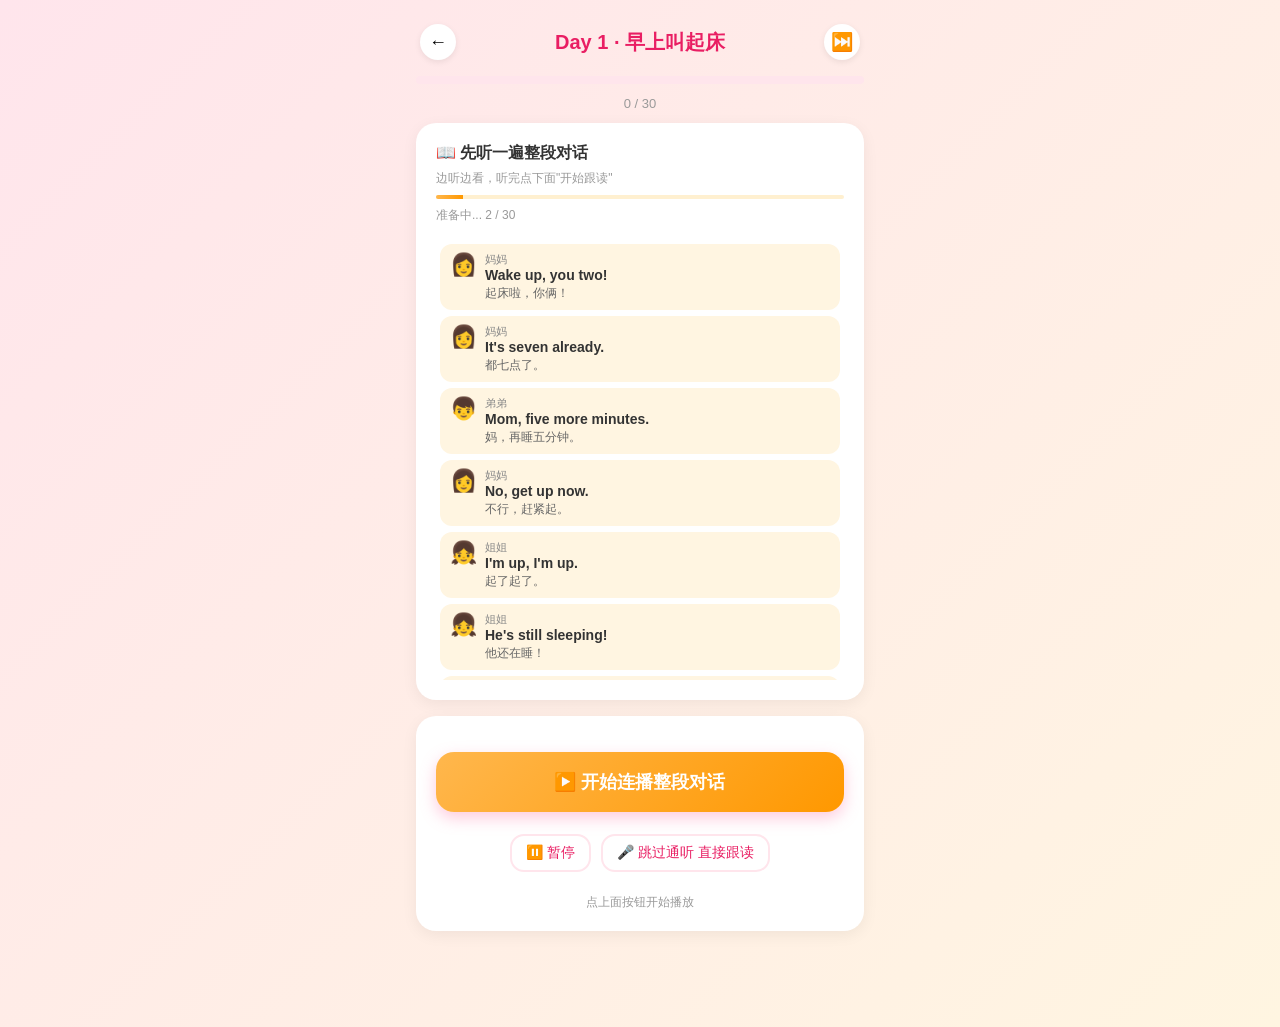
==== pages/daily.html @ a2a4e3c7 "feat: switch tts to openai 4o" ====
<!DOCTYPE html>
<html lang="zh-CN">
<head>
<meta charset="UTF-8">
<meta name="viewport" content="width=device-width, initial-scale=1, maximum-scale=1, user-scalable=no">
<title>今日打卡</title>
<link rel="stylesheet" href="../css/style.css">
<style>
  /* 完整对话脚本区域 */
  .dialog-list { max-height: 50vh; overflow-y: auto; padding: 8px 4px; }
  .dialog-line {
    display: flex; gap: 8px; padding: 8px 10px; margin: 6px 0;
    border-radius: 12px; background: #FFF5E1;
    transition: background .2s;
  }
  .dialog-line.playing { background: linear-gradient(135deg, #FFE082, #FFCA28); }
  .dialog-line.done    { opacity: .55; }
  .dialog-line.skipped { opacity: .35; background: #F0F0F0; }
  .dialog-line .role-icon { font-size: 22px; }
  .dialog-line .role-body { flex: 1; }
  .dialog-line .role-name { font-size: 11px; color: #888; }
  .dialog-line .role-en   { font-size: 14px; font-weight: 600; color: #333; }
  .dialog-line .role-zh   { font-size: 12px; color: #666; margin-top: 2px; }
  .listen-ctrl {
    display: flex; gap: 10px; align-items: center; justify-content: center;
    flex-wrap: wrap; padding: 6px 0;
  }
  .listen-ctrl .sub-btn { width: auto; padding: 8px 14px; }
  /* 预下载进度条 */
  .prefetch-bar {
    height: 4px; background: #FFF0D0; border-radius: 2px; overflow: hidden;
    margin: 8px 0;
  }
  .prefetch-bar .fill {
    height: 100%; background: linear-gradient(90deg,#FFB74D,#FF9800);
    width: 0%; transition: width .3s;
  }
  /* 录音中的红点呼吸动画 */
  .mic-btn.recording {
    background: #E53935 !important;
    animation: micPulse 1.2s ease-in-out infinite;
  }
  @keyframes micPulse {
    0%,100% { box-shadow: 0 0 0 0 rgba(229,57,53,0.6); }
    50%     { box-shadow: 0 0 0 12px rgba(229,57,53,0); }
  }
  .mic-btn.uploading { background: #FFA726 !important; }
  .mic-btn.uploading::after {
    content: ''; display: inline-block; width: 12px; height: 12px;
    border: 2px solid white; border-top-color: transparent;
    border-radius: 50%; animation: spin 0.8s linear infinite;
    margin-left: 6px; vertical-align: middle;
  }
  @keyframes spin { to { transform: rotate(360deg); } }
  /* 评分卡里的回放按钮 */
  .replay-row {
    display: flex; gap: 10px; justify-content: center; margin-top: 8px;
    flex-wrap: wrap;
  }
  .replay-row button {
    background: #FFF; border: 1px solid #FFB74D; color: #E65100;
    padding: 6px 14px; border-radius: 18px; font-size: 13px;
    cursor: pointer;
  }
  .replay-row button:active { background: #FFE0B2; }
</style>
</head>
<body>
<div class="wrap">
  <div class="top">
    <button class="icon-btn" onclick="location.href='../index.html'">←</button>
    <h1 id="title">Day 1</h1>
    <button class="icon-btn" onclick="skipOne()" title="跳过这一句">⏭️</button>
  </div>

  <div class="progress"><div id="progBar" style="width:0%"></div></div>
  <div style="text-align:center;font-size:13px;color:#999;margin-bottom:12px;">
    <span id="progText">0 / 0</span>
  </div>

  <!-- ============ 阶段一：通听整段对话 ============ -->
  <div id="listenPhase">
    <div class="card">
      <div style="font-weight:700;margin-bottom:6px;">📖 先听一遍整段对话</div>
      <div class="tiny" style="color:#999;margin-bottom:4px;">边听边看，听完点下面"开始跟读"</div>
      <div class="prefetch-bar"><div class="fill" id="prefetchFill"></div></div>
      <div class="tiny" id="prefetchText" style="color:#999;margin-bottom:6px;">准备中... 0 / 30</div>
      <div id="dialogList" class="dialog-list"></div>
    </div>
    <div class="card">
      <button class="big-btn" id="playAllBtn" onclick="playAll()" style="background:linear-gradient(135deg,#FFB74D,#FF9800);color:white;">▶️ 开始连播整段对话</button>
      <div class="listen-ctrl" style="margin-top:10px;">
        <button class="sub-btn" onclick="stopAll()">⏸️ 暂停</button>
        <button class="sub-btn" onclick="startPractice()">🎤 跳过通听 直接跟读</button>
      </div>
      <div class="tiny" id="listenStatus" style="text-align:center;color:#999;margin-top:8px;">点上面按钮开始播放</div>
    </div>
  </div>

  <!-- ============ 阶段二：逐句跟读 ============ -->
  <div id="practicePhase" style="display:none;">
    <div class="step-row">
      <div class="step" id="step1"><div class="dot">1</div>听</div>
      <div class="step" id="step2"><div class="dot">2</div>看</div>
      <div class="step" id="step3"><div class="dot">3</div>说</div>
      <div class="step" id="step4"><div class="dot">4</div>过</div>
    </div>

    <div class="card">
      <div id="speakerTag" class="speaker-tag">🎬</div>
      <div class="sentence-en" id="senEn">Loading...</div>
      <div class="sentence-zh hidden" id="senZh" onclick="revealZh()"></div>

      <div style="text-align:center;margin-top:8px;">
        <button class="sub-btn" style="display:inline-block;width:auto;padding:8px 16px;" onclick="playSentence()">🔊 再听一次</button>
      </div>

      <button class="mic-btn" id="micBtn" onclick="onMic()">🎤</button>
      <div class="mic-hint" id="micHint">点麦克风开始跟读</div>

      <div id="resultBox"></div>
    </div>

    <div class="card" style="text-align:center;">
      <div style="font-size:13px;color:#666;margin-bottom:8px;">说错了？</div>
      <button class="sub-btn" onclick="onMic()">🎤 再试一次</button>
      <div class="tiny" id="tryCount"></div>
    </div>
  </div>
</div>

<script src="../js/core.js?v=20260522-openai-tts4"></script>
<script src="../data/daily-life.js?v=20260522-openai-tts4"></script>
<script>
const TOTAL_DAYS = DAILY_LIFE.days.length;
const chosen = localStorage.getItem('chosen_day');
const dayId = chosen ? parseInt(chosen) : DE.Tracking.currentDayId(TOTAL_DAYS);
localStorage.removeItem('chosen_day');
const day = DAILY_LIFE.days.find(d => d.id === dayId) || DAILY_LIFE.days[0];
const sentences = day.sentences;
let curIdx = 0;
let tryNum = 0;
const MAX_TRY = 3;
const PASS_SCORE = 70;       // Whisper 比浏览器识别准；阈值微调
const MIN_LEN_RATIO = 0.6;
const RECORD_MAX_MS = 4000;  // 录音最长 4 秒，超时自动停

document.getElementById('title').textContent = `Day ${day.id} · ${day.theme}`;

// ============ 通用工具 ============
function getVoice(speaker) {
  return (DAILY_LIFE.defaultSpeakers || {})[speaker] || 'shimmer';
}
function getEmotion(type) {
  return (DAILY_LIFE.emotionMap || {})[type] || 'Speak naturally like a real person in daily life. ';
}
function getInstructions(speaker, type) {
  return ((DAILY_LIFE.speakerHints || {})[speaker] || '') + getEmotion(type);
}
function speakerIcon(sp) {
  return ({ mom:'👩', kid:'🧒', dad:'👨', teacher:'👩‍🏫', doctor:'🧑‍⚕️', grandma:'👵', grandpa:'👴', sister:'👧', brother:'👦', classmate:'🧒' })[sp] || '🎬';
}
function speakerName(sp) {
  return ({ mom:'妈妈', kid:'小朋友', dad:'爸爸', teacher:'老师', doctor:'医生', grandma:'奶奶', grandpa:'爷爷', sister:'姐姐', brother:'弟弟', classmate:'同学' })[sp] || '说话人';
}

// ============ 阶段一：通听整段 ============
function renderDialogList() {
  const wrap = document.getElementById('dialogList');
  wrap.innerHTML = '';
  sentences.forEach((s, i) => {
    const row = document.createElement('div');
    row.className = 'dialog-line';
    row.id = 'dl_' + i;
    row.onclick = () => playOneInList(i);
    row.innerHTML = `
      <div class="role-icon">${speakerIcon(s.speaker)}</div>
      <div class="role-body">
        <div class="role-name">${speakerName(s.speaker)}</div>
        <div class="role-en">${s.en}</div>
        <div class="role-zh">${s.zh}</div>
      </div>`;
    wrap.appendChild(row);
  });
}

function markListenRow(i, cls) {
  document.querySelectorAll('.dialog-line').forEach(r => r.classList.remove('playing'));
  const row = document.getElementById('dl_' + i);
  if (!row) return;
  if (cls === 'playing') row.classList.add('playing');
  if (cls === 'done')    row.classList.add('done');
  if (cls === 'skipped') row.classList.add('skipped');
  row.scrollIntoView({ behavior: 'smooth', block: 'center' });
}

async function playOneInList(i) {
  if (DE.TTS.playing) return;
  await DE.TTS.unlock();
  markListenRow(i, 'playing');
  try { await DE.TTS.playOne(sentences[i]); }
  catch (e) { console.warn('playOne err', e.message); }
  markListenRow(i, 'done');
}

async function playAll() {
  if (DE.TTS.playing) return;
  await DE.TTS.unlock();
  await DE.Ambience.start(sceneKind(day));
  const status = document.getElementById('listenStatus');
  status.textContent = '🔊 正在连播...';
  document.getElementById('playAllBtn').disabled = true;
  await DE.TTS.playAll(
    sentences,
    (i, state) => markListenRow(i, state),
    () => {
      document.getElementById('playAllBtn').disabled = false;
      status.innerHTML = '✅ 整段播完了！点 <b>🎤 跳过通听 直接跟读</b> 进入练习';
    }
  );
}

function stopAll() {
  DE.TTS.stop();
  DE.Ambience.stop();
  document.getElementById('playAllBtn').disabled = false;
  document.getElementById('listenStatus').textContent = '⏸️ 已暂停';
}

function startPractice() {
  stopAll();
  document.getElementById('listenPhase').style.display = 'none';
  document.getElementById('practicePhase').style.display = '';
  if (!DE.Recorder.isSupported()) {
    showMicWarning();
  }
  loadCurrent();
}

function sceneKind(d) {
  const text = `${d.theme || ''} ${d.desc || ''}`.toLowerCase();
  if (text.includes('雨') || text.includes('rain')) return 'rain';
  if (text.includes('厨房') || text.includes('晚饭') || text.includes('早餐') || text.includes('kitchen')) return 'kitchen';
  if (text.includes('超市') || text.includes('market') || text.includes('买东西')) return 'market';
  if (text.includes('公园') || text.includes('park')) return 'park';
  if (text.includes('睡') || text.includes('夜') || text.includes('bed')) return 'night';
  return 'home';
}

function showMicWarning() {
  const hint = document.getElementById('micHint');
  hint.innerHTML = '⚠️ 此设备无法录音，跟读会自动通过<br><span class="tiny">需要 iOS 14.3+ / 新版 Chrome</span>';
}

// ============ 后台预下载整段音频 ============
async function prefetchAll() {
  const fill = document.getElementById('prefetchFill');
  const text = document.getElementById('prefetchText');
  try {
    await DE.TTS.prefetchAll(sentences, (done, total) => {
      fill.style.width = (done / total * 100) + '%';
      if (done < total) {
        text.textContent = `准备中... ${done} / ${total}`;
      } else {
        text.textContent = `✅ 全部 ${total} 句已就绪，马上连播`;
        // 准备完成自动开始连播
        if (!DE.TTS.playing && !window._autoPlayed) {
          window._autoPlayed = true;
          setTimeout(() => {
            // 还在 listen 模式才自动播
            if (document.getElementById('listenPhase').style.display !== 'none') {
              playAll();
            }
          }, 300);
        }
      }
    });
  } catch (e) {
    text.textContent = '⚠️ 预下载失败（可仍点连播，会按需下载）';
  }
}

// ============ 阶段二：逐句跟读 ============
function setStep(n) {
  for (let i = 1; i <= 4; i++) {
    const el = document.getElementById('step' + i);
    el.classList.remove('active', 'done');
    if (i < n) el.classList.add('done');
    if (i === n) el.classList.add('active');
  }
}

function updateProgress() {
  document.getElementById('progBar').style.width = (curIdx / sentences.length * 100) + '%';
  document.getElementById('progText').textContent = `${curIdx} / ${sentences.length}`;
}

async function loadCurrent() {
  if (curIdx >= sentences.length) return finishDay();
  const s = sentences[curIdx];
  tryNum = 0;
  document.getElementById('speakerTag').textContent = speakerIcon(s.speaker) + ' ' + speakerName(s.speaker);
  document.getElementById('senEn').textContent = s.en;
  const zh = document.getElementById('senZh');
  zh.textContent = s.zh;
  zh.classList.add('hidden');
  document.getElementById('resultBox').innerHTML = '';
  document.getElementById('tryCount').textContent = '';
  setMicUI('idle');
  setStep(1);
  updateProgress();
  await playSentence();
  setStep(2);
}

async function playSentence() {
  await DE.TTS.unlock();
  try { await DE.TTS.playOne(sentences[curIdx]); }
  catch (e) { console.warn('playSentence err', e.message); }
}

function revealZh() {
  document.getElementById('senZh').classList.remove('hidden');
  setStep(3);
}

// mic 按钮状态机：idle → recording → uploading → idle
let _recording = false;
let _recordTimer = null;

function setMicUI(state) {
  const btn = document.getElementById('micBtn');
  const hint = document.getElementById('micHint');
  btn.classList.remove('recording', 'uploading', 'listening');
  switch (state) {
    case 'recording':
      btn.classList.add('recording');
      btn.textContent = '⏹️';
      hint.textContent = '🔴 录音中... 再点一下停（4 秒自动停）';
      break;
    case 'uploading':
      btn.classList.add('uploading');
      btn.textContent = '🎤';
      hint.textContent = '⏳ 正在判分...';
      break;
    default:
      btn.textContent = '🎤';
      hint.textContent = '点麦克风开始跟读';
  }
}

async function onMic() {
  // 无录音支持时直接通过
  if (!DE.Recorder.isSupported()) {
    DE.Tracking.markDone(day.id, curIdx);
    setStep(4);
    setTimeout(next, 600);
    return;
  }

  // 第二次点：停止录音
  if (_recording) return stopRec();

  // 第一次点：开始录音
  await DE.TTS.unlock();   // 顺便解锁 audio，回放需要
  document.getElementById('senZh').classList.remove('hidden');
  setStep(3);
  document.getElementById('resultBox').innerHTML = '';
  try {
    await DE.Recorder.start();
  } catch (e) {
    showMicError(e.message);
    return;
  }
  _recording = true;
  setMicUI('recording');
  if (_recordTimer) clearTimeout(_recordTimer);
  _recordTimer = setTimeout(stopRec, RECORD_MAX_MS);
}

async function stopRec() {
  if (!_recording) return;
  _recording = false;
  if (_recordTimer) { clearTimeout(_recordTimer); _recordTimer = null; }
  setMicUI('uploading');
  let heard = '';
  let blob = null;
  try {
    blob = await DE.Recorder.stop();
  } catch (e) {
    console.warn('stop err', e);
  }
  try {
    if (blob) heard = await DE.Recorder.transcribe(blob);
  } catch (e) {
    console.warn('whisper err', e.message);
    handleNetFail();
    return;
  }
  setMicUI('idle');
  scoreAndShow(heard);
}

function showMicError(msg) {
  setMicUI('idle');
  document.getElementById('micHint').textContent = '⚠️ ' + msg;
}

function handleNetFail() {
  setMicUI('idle');
  document.getElementById('resultBox').innerHTML = `
    <div class="result pass">
      <div style="font-size:13px;opacity:.8;">😅 网络问题，给你过了</div>
    </div>`;
  DE.Tracking.markDone(day.id, curIdx);
  setStep(4);
  setTimeout(next, 1500);
}

function scoreAndShow(heard) {
  const s = sentences[curIdx];
  if (!heard || !heard.trim()) {
    showResult(0, 0, false, '(没听到声音)');
    tryNum++;
    document.getElementById('tryCount').textContent = `已尝试 ${tryNum}/${MAX_TRY} 次`;
    if (tryNum >= MAX_TRY) {
      setTimeout(() => { DE.Tracking.markDone(day.id, curIdx); next(); }, 1500);
    }
    return;
  }
  const { score, lenRatio, ok } = DE.Pronunciation.passed(s.en, heard, PASS_SCORE, MIN_LEN_RATIO);
  showResult(score, lenRatio, ok, heard);
  if (ok) {
    setStep(4);
    DE.Tracking.markDone(day.id, curIdx);
    setTimeout(next, 1500);
  } else {
    tryNum++;
    document.getElementById('tryCount').textContent = `已尝试 ${tryNum}/${MAX_TRY} 次`;
    if (tryNum >= MAX_TRY) {
      const box = document.getElementById('resultBox');
      box.innerHTML += '<div class="tiny" style="text-align:center;margin-top:8px;">已重试 3 次，2 秒后跳过</div>';
      setTimeout(() => { DE.Tracking.markDone(day.id, curIdx); next(); }, 2000);
    }
  }
}

function showResult(score, lenRatio, ok, heard) {
  const cls = ok ? 'pass' : 'fail';
  const emoji = ok ? '🎉' : (score >= 50 ? '💪' : '😅');
  const tip = ok ? '太棒了！' : (lenRatio < 0.6 ? '说短了，再完整一点' : '再清楚一点');
  const s = sentences[curIdx];
  const replayBtn = DE.Recorder.hasPlayback()
    ? '<button onclick="DE.Recorder.playback()">▶️ 听听刚才</button>'
    : '';
  document.getElementById('resultBox').innerHTML = `
    <div class="result ${cls}">
      <div style="font-size:13px;opacity:.8;">${emoji} ${tip}</div>
      <div class="score">${score}<span style="font-size:14px;">分</span></div>
      <div class="heard">你说: "${heard}"</div>
      <div class="heard" style="opacity:.6;">原句: "${s.en}"</div>
      <div class="replay-row">
        ${replayBtn}
        <button onclick="DE.TTS.playOne(sentences[curIdx])">🔊 听原句</button>
      </div>
    </div>`;
}

function next() {
  curIdx++;
  loadCurrent();
}

// 跳过：直接跳，不弹 confirm
function skipOne() {
  if (document.getElementById('practicePhase').style.display === 'none') {
    startPractice();
    return;
  }
  DE.Tracking.markDone(day.id, curIdx);
  next();
}

function finishDay() {
  DE.Ambience.stop();
  const streak = DE.Tracking.completeDay(day.id);
  document.body.innerHTML = `
    <div class="wrap" style="text-align:center;padding-top:60px;">
      <div style="font-size:80px;">🏆</div>
      <h1 style="color:#E91E63;margin:16px 0;">完成 Day ${day.id}!</h1>
      <div style="font-size:18px;color:#666;margin-bottom:24px;">连续打卡 ${streak} 天</div>
      <button class="big-btn" onclick="location.href='../index.html'">回主页</button>
    </div>`;
}

// ============ 启动：先渲染对话脚本 + 后台预下载，等用户点 ▶️ ============
renderDialogList();
document.getElementById('progText').textContent = `0 / ${sentences.length}`;
prefetchAll();  // 进页面就开始后台下载，不阻塞 UI
</script>
</body>
</html>
---- css/style.css ----
* { box-sizing: border-box; margin: 0; padding: 0; -webkit-tap-highlight-color: transparent; }
html, body { font-family: -apple-system, BlinkMacSystemFont, 'Helvetica Neue', sans-serif; background: linear-gradient(135deg, #FFE5EC 0%, #FFF5E1 100%); min-height: 100vh; color: #333; }
.wrap { max-width: 480px; margin: 0 auto; padding: 16px; min-height: 100vh; padding-bottom: 80px; }
.top { display: flex; justify-content: space-between; align-items: center; padding: 8px 4px 16px; }
.top h1 { font-size: 20px; color: #E91E63; }
.icon-btn { background: white; border: none; width: 36px; height: 36px; border-radius: 50%; font-size: 18px; box-shadow: 0 2px 6px rgba(0,0,0,.08); cursor: pointer; }
.card { background: white; border-radius: 20px; padding: 20px; box-shadow: 0 4px 16px rgba(0,0,0,.06); margin-bottom: 16px; }
.day-hero { background: linear-gradient(135deg, #FF6B9D 0%, #FFA17A 100%); color: white; padding: 24px; border-radius: 24px; text-align: center; margin-bottom: 16px; }
.day-hero .day-num { font-size: 14px; opacity: .9; }
.day-hero .day-theme { font-size: 26px; font-weight: 700; margin: 6px 0; }
.day-hero .day-desc { font-size: 13px; opacity: .9; }
.streak-row { display: flex; justify-content: space-around; padding: 14px 0; background: white; border-radius: 16px; margin-bottom: 16px; }
.streak-row .item { text-align: center; }
.streak-row .num { font-size: 24px; font-weight: 700; color: #E91E63; }
.streak-row .label { font-size: 11px; color: #999; margin-top: 2px; }
.big-btn { display: block; width: 100%; background: linear-gradient(135deg, #FF6B9D, #FFA17A); color: white; border: none; padding: 18px; border-radius: 18px; font-size: 18px; font-weight: 700; box-shadow: 0 6px 16px rgba(255,107,157,.35); cursor: pointer; margin: 16px 0; }
.big-btn:active { transform: scale(.98); }
.sub-btn { background: white; color: #E91E63; border: 2px solid #FFE5EC; padding: 12px; border-radius: 14px; font-size: 14px; cursor: pointer; width: 100%; margin-bottom: 8px; }

.progress { background: #FFE5EC; height: 8px; border-radius: 4px; overflow: hidden; margin-bottom: 12px; }
.progress > div { background: linear-gradient(90deg,#FF6B9D,#FFA17A); height: 100%; transition: width .3s; }
.step-row { display: flex; justify-content: space-between; margin: 16px 0; }
.step { flex: 1; text-align: center; padding: 8px 4px; font-size: 11px; color: #ccc; position: relative; }
.step.active { color: #E91E63; font-weight: 700; }
.step.done { color: #4CAF50; }
.step .dot { width: 28px; height: 28px; border-radius: 50%; background: #f0f0f0; margin: 0 auto 4px; display: flex; align-items: center; justify-content: center; font-size: 14px; }
.step.active .dot { background: #FF6B9D; color: white; }
.step.done .dot { background: #4CAF50; color: white; }

.sentence-en { font-size: 24px; font-weight: 700; line-height: 1.4; text-align: center; margin: 24px 0 12px; color: #222; }
.sentence-zh { font-size: 16px; color: #888; text-align: center; padding: 12px; background: #F5F5F5; border-radius: 12px; margin: 12px 0; cursor: pointer; user-select: none; min-height: 48px; display: flex; align-items: center; justify-content: center; }
.sentence-zh.hidden { color: transparent; background: #FFE5EC; }
.sentence-zh.hidden::after { content: '👆 点击查看翻译'; color: #E91E63; font-size: 14px; }
.speaker-tag { display: inline-block; background: #FFF3E0; color: #FF9800; padding: 3px 10px; border-radius: 12px; font-size: 12px; margin-bottom: 8px; }

.mic-btn { display: block; width: 96px; height: 96px; border-radius: 50%; background: linear-gradient(135deg,#FF6B9D,#FFA17A); color: white; border: none; font-size: 40px; margin: 16px auto; box-shadow: 0 8px 24px rgba(255,107,157,.4); cursor: pointer; }
.mic-btn.listening { animation: pulse 1s infinite; background: #E91E63; }
@keyframes pulse { 0%,100%{transform:scale(1)} 50%{transform:scale(1.08)} }
.mic-hint { text-align: center; color: #999; font-size: 13px; margin-top: 4px; }

.result { padding: 16px; border-radius: 14px; margin: 12px 0; text-align: center; }
.result.pass { background: linear-gradient(135deg,#A8E6CF,#DCEDC8); color: #2E7D32; }
.result.fail { background: #FFEBEE; color: #C62828; }
.result .score { font-size: 36px; font-weight: 700; }
.result .heard { font-size: 13px; opacity: .85; margin-top: 6px; }

.calendar { display: grid; grid-template-columns: repeat(7, 1fr); gap: 6px; padding: 4px; }
.cal-cell { aspect-ratio: 1; border-radius: 8px; background: #F5F5F5; display: flex; align-items: center; justify-content: center; font-size: 11px; color: #aaa; }
.cal-cell.done { background: linear-gradient(135deg,#A8E6CF,#81C784); color: white; font-weight: 700; }
.cal-cell.today { box-shadow: 0 0 0 2px #FF6B9D; }

.form-row { margin-bottom: 12px; }
.form-row label { display: block; font-size: 13px; color: #666; margin-bottom: 6px; }
.form-row input { width: 100%; padding: 12px; border: 2px solid #FFE5EC; border-radius: 12px; font-size: 14px; outline: none; }
.form-row input:focus { border-color: #FF6B9D; }
.tiny { font-size: 12px; color: #999; margin-top: 6px; }
.ok-msg { color: #2E7D32; font-size: 13px; }
.err-msg { color: #C62828; font-size: 13px; }
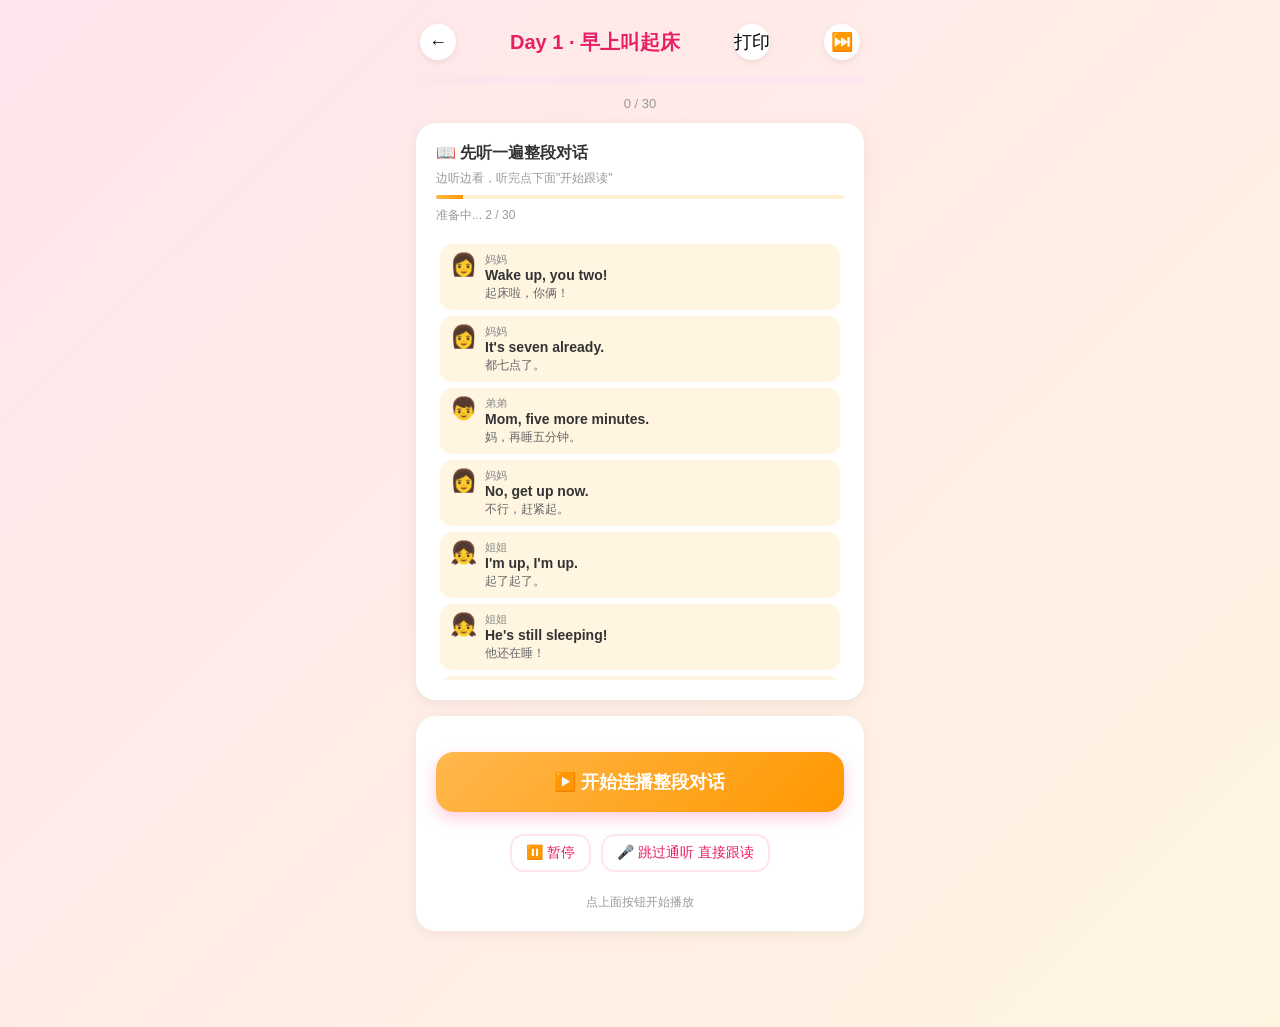
==== commit df964a8b: "feat: add printable lesson scripts" ====
--- a/pages/daily.html
+++ b/pages/daily.html
@@ -70,6 +70,7 @@
   <div class="top">
     <button class="icon-btn" onclick="location.href='../index.html'">←</button>
     <h1 id="title">Day 1</h1>
+    <button class="icon-btn" onclick="printCurrentLesson()" title="打印表演稿">打印</button>
     <button class="icon-btn" onclick="skipOne()" title="跳过这一句">⏭️</button>
   </div>
 
@@ -129,8 +130,8 @@
   </div>
 </div>
 
-<script src="../js/core.js?v=20260522-openai-tts4"></script>
-<script src="../data/daily-life.js?v=20260522-openai-tts4"></script>
+<script src="../js/core.js?v=20260522-speechgen-kids"></script>
+<script src="../data/daily-life.js?v=20260522-speechgen-kids"></script>
 <script>
 const TOTAL_DAYS = DAILY_LIFE.days.length;
 const chosen = localStorage.getItem('chosen_day');
@@ -245,6 +246,10 @@
   if (text.includes('公园') || text.includes('park')) return 'park';
   if (text.includes('睡') || text.includes('夜') || text.includes('bed')) return 'night';
   return 'home';
+}
+
+function printCurrentLesson() {
+  location.href = `print.html?day=${day.id}&v=20260522-speechgen-kids`;
 }
 
 function showMicWarning() {
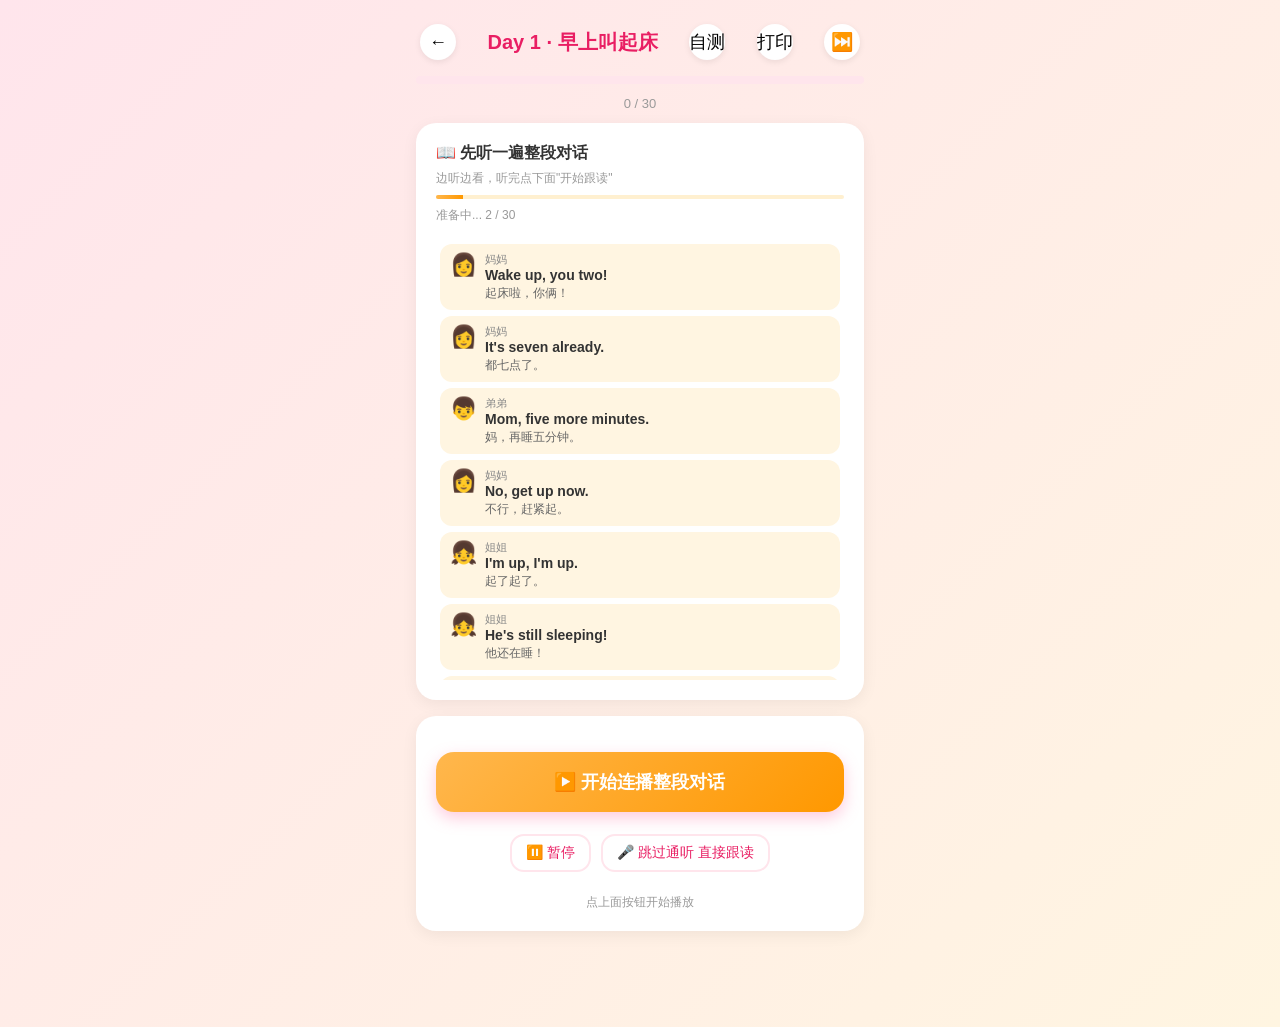
==== commit e6fec548: "feat: add self quiz mode" ====
--- a/pages/daily.html
+++ b/pages/daily.html
@@ -70,6 +70,7 @@
   <div class="top">
     <button class="icon-btn" onclick="location.href='../index.html'">←</button>
     <h1 id="title">Day 1</h1>
+    <button class="icon-btn" onclick="quizCurrentLesson()" title="本课自测">自测</button>
     <button class="icon-btn" onclick="printCurrentLesson()" title="打印表演稿">打印</button>
     <button class="icon-btn" onclick="skipOne()" title="跳过这一句">⏭️</button>
   </div>
@@ -246,6 +247,10 @@
   if (text.includes('公园') || text.includes('park')) return 'park';
   if (text.includes('睡') || text.includes('夜') || text.includes('bed')) return 'night';
   return 'home';
+}
+
+function quizCurrentLesson() {
+  location.href = `quiz.html?mode=day&day=${day.id}&v=20260522-speechgen-kids`;
 }
 
 function printCurrentLesson() {
